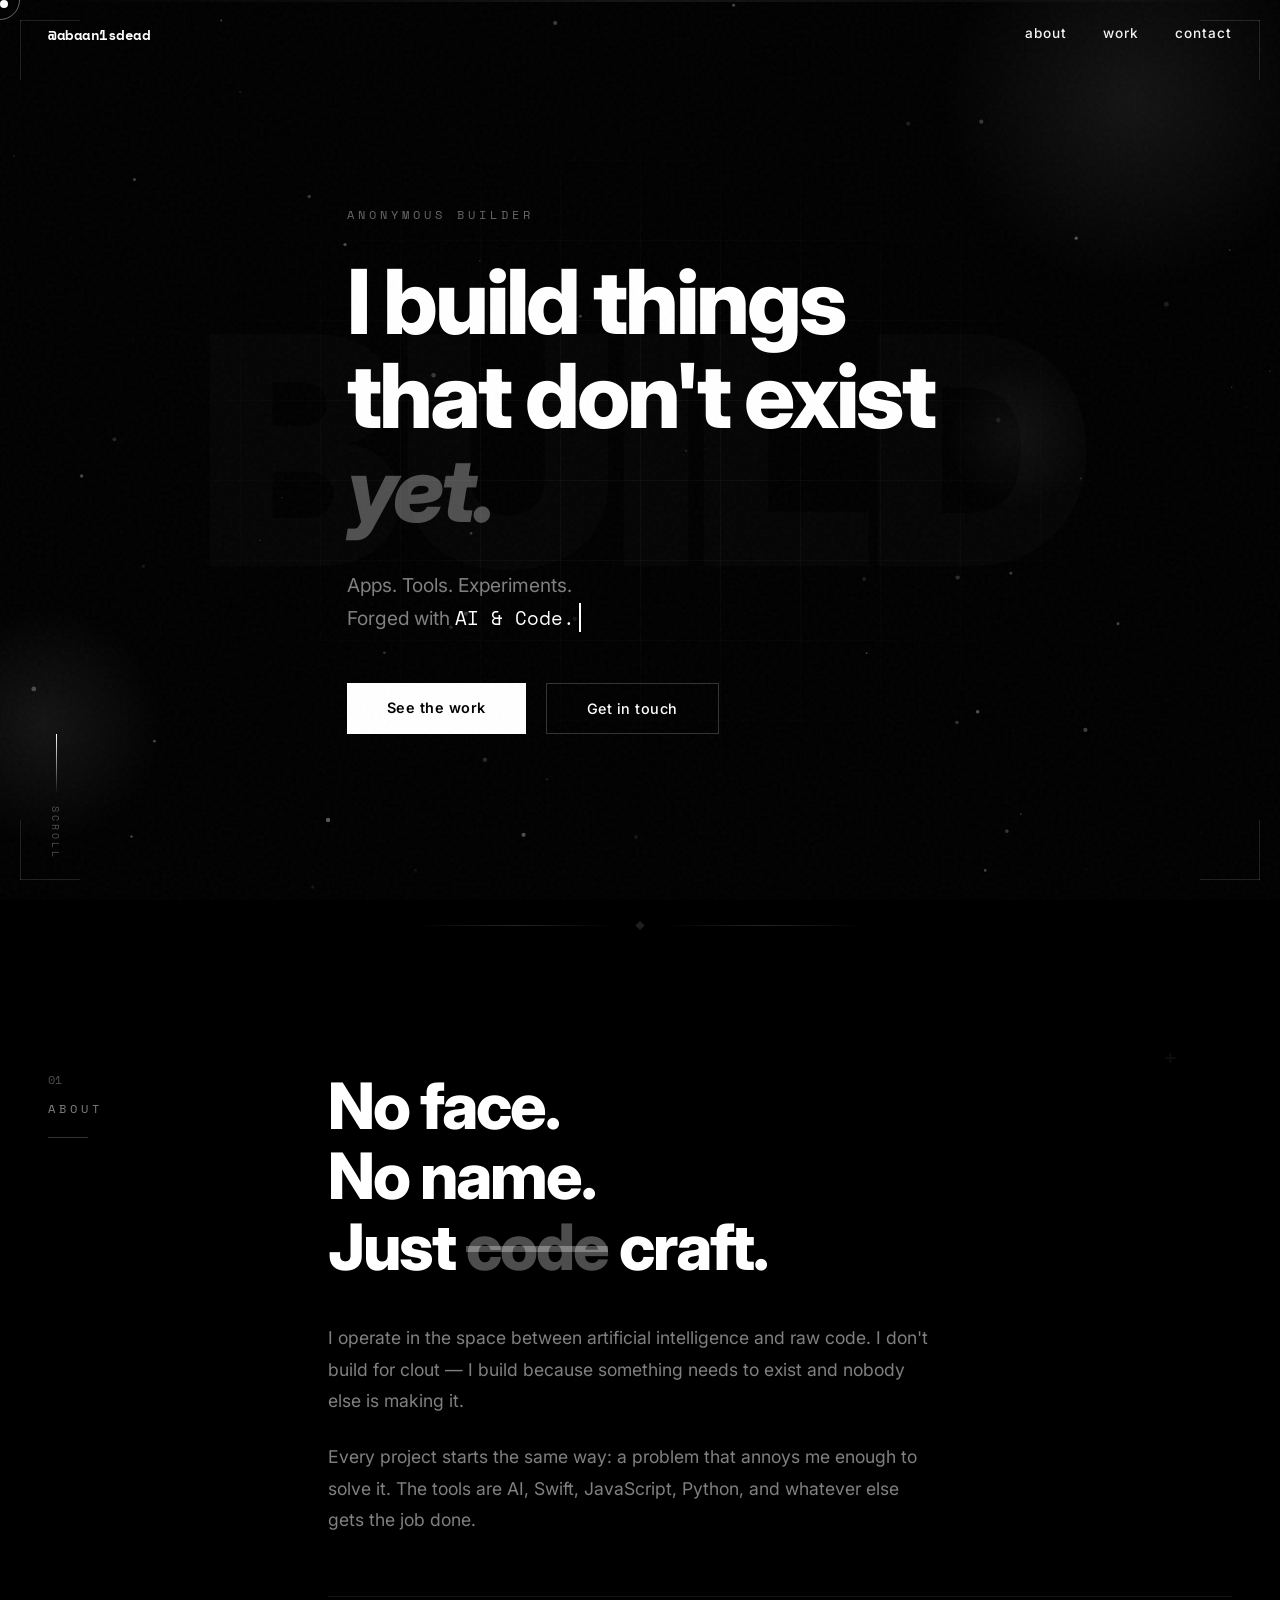
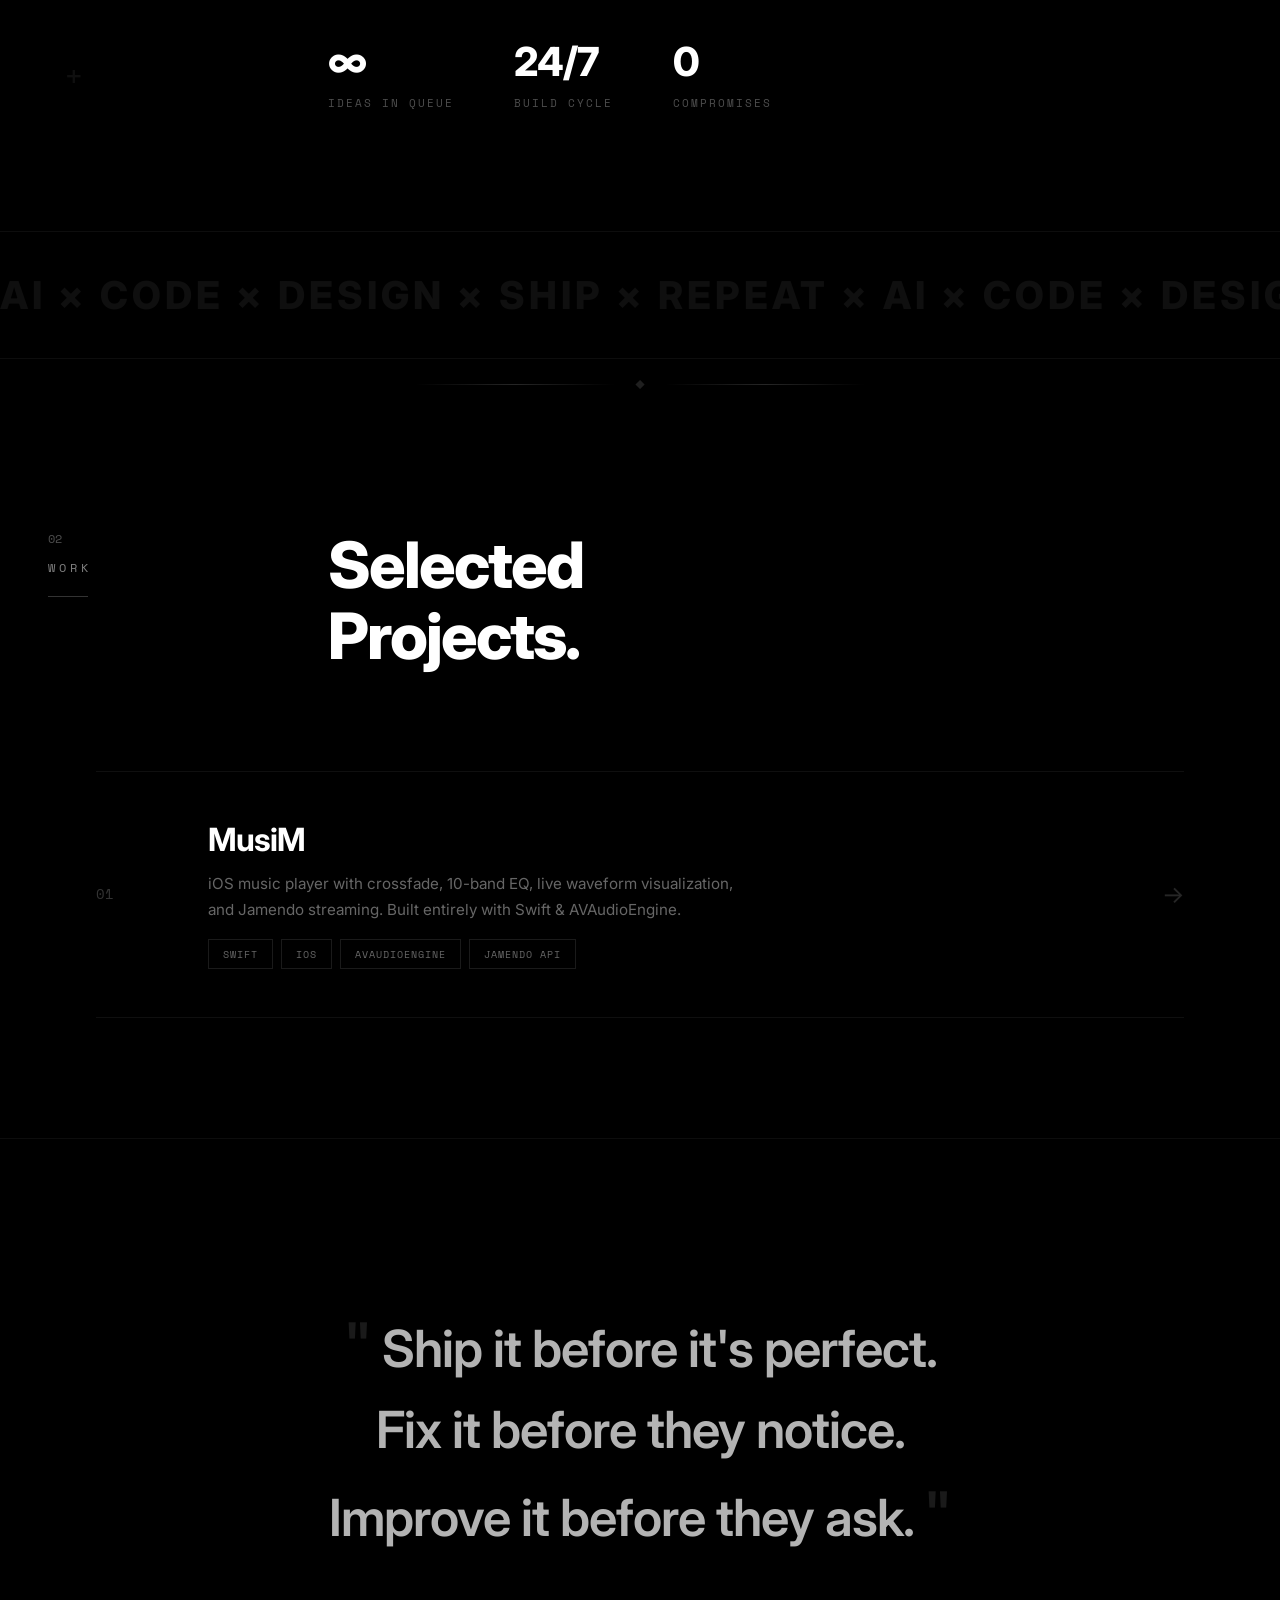
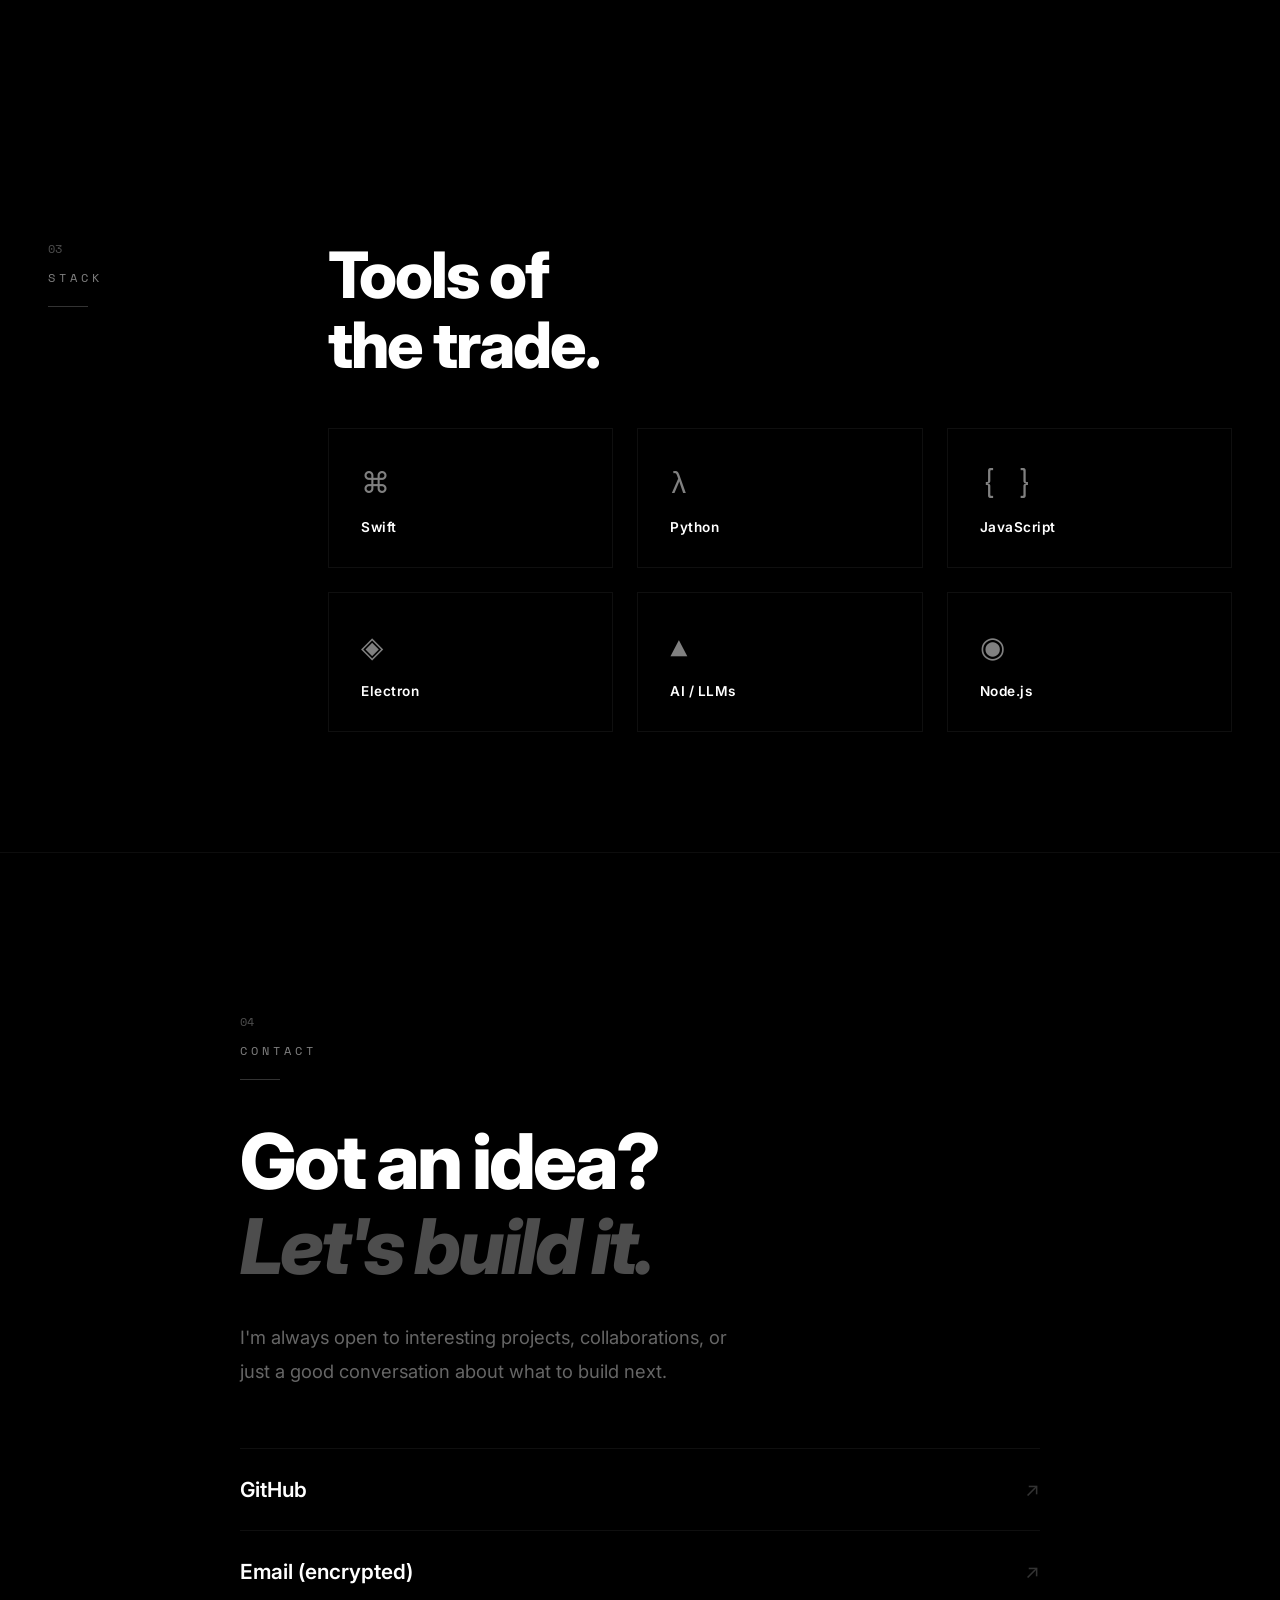
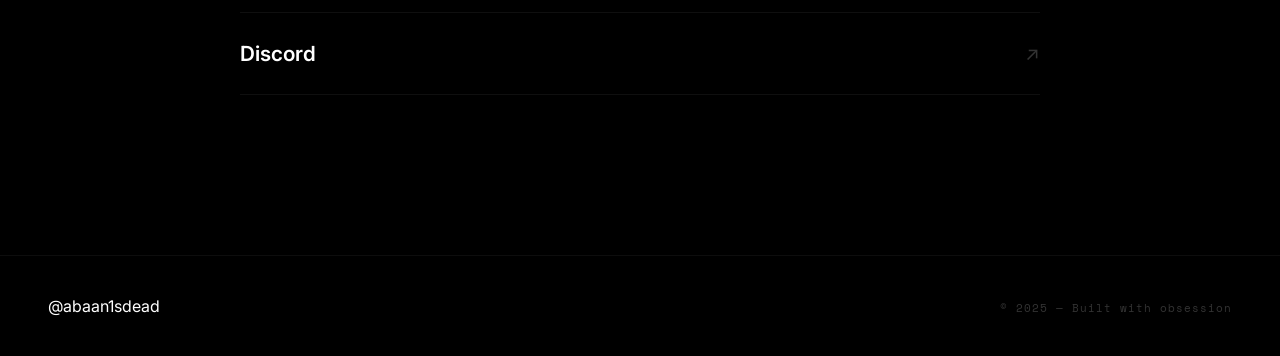
==== index.html @ 8b654acc "re" ====
<!DOCTYPE html>
<html lang="en">
<head>
  <meta charset="UTF-8">
  <meta name="viewport" content="width=device-width, initial-scale=1.0">
  <title>@abaan1sdead — Builder of Things</title>
  <meta name="description" content="Anonymous builder. Apps, tools, and experiments forged with AI and code.">
  <link rel="preconnect" href="https://fonts.googleapis.com">
  <link rel="preconnect" href="https://fonts.gstatic.com" crossorigin>
  <link href="https://fonts.googleapis.com/css2?family=Space+Mono:wght@400;700&family=Inter:wght@300;400;500;600;700;800;900&display=swap" rel="stylesheet">
  <link rel="stylesheet" href="style.css">
</head>
<body>

  <!-- Cursor follower -->
  <div class="cursor-dot" id="cursorDot"></div>
  <div class="cursor-ring" id="cursorRing"></div>

  <!-- Noise overlay -->
  <div class="noise"></div>

  <!-- Floating particles -->
  <canvas id="particles" class="particles-canvas"></canvas>

  <!-- Geometric corner decorations -->
  <div class="corner-deco top-left"></div>
  <div class="corner-deco top-right"></div>
  <div class="corner-deco bottom-left"></div>
  <div class="corner-deco bottom-right"></div>

  <!-- Navigation -->
  <nav class="nav" id="nav">
    <div class="nav-logo">
      <span class="glitch" data-text="@abaan1sdead">@abaan1sdead</span>
    </div>
    <div class="nav-links">
      <a href="#about">about</a>
      <a href="#work">work</a>
      <a href="#contact">contact</a>
    </div>
  </nav>

  <!-- Hero Section -->
  <section class="hero" id="hero">
    <!-- Floating orbs -->
    <div class="orb orb-1"></div>
    <div class="orb orb-2"></div>
    <div class="orb orb-3"></div>
    
    <!-- Grid overlay -->
    <div class="hero-grid" aria-hidden="true"></div>
    
    <!-- Horizontal scan line -->
    <div class="scan-line"></div>
    <div class="hero-bg-text" aria-hidden="true">BUILD</div>
    <div class="hero-content">
      <div class="hero-label reveal">ANONYMOUS BUILDER</div>
      <h1 class="hero-title reveal">
        <span class="line">I build things</span>
        <span class="line">that don't exist</span>
        <span class="line accent-line">yet.</span>
      </h1>
      <p class="hero-sub reveal">Apps. Tools. Experiments.<br>Forged with <span class="typewriter" id="typewriter"></span></p>
      <div class="hero-cta reveal">
        <a href="#work" class="btn-primary">See the work</a>
        <a href="#contact" class="btn-ghost">Get in touch</a>
      </div>
    </div>
    <div class="scroll-indicator">
      <div class="scroll-line"></div>
      <span>scroll</span>
    </div>
  </section>

  <!-- Animated divider -->
  <div class="section-divider">
    <div class="divider-line"></div>
    <div class="divider-diamond">◆</div>
    <div class="divider-line"></div>
  </div>

  <!-- About Section -->
  <section class="section about" id="about">
    <div class="floating-cross cross-1">+</div>
    <div class="floating-cross cross-2">+</div>
    <div class="section-grid">
      <div class="section-label reveal">
        <span class="label-num">01</span>
        <span class="label-text">ABOUT</span>
        <span class="label-line"></span>
      </div>
      <div class="section-content">
        <h2 class="section-title reveal">
          No face.<br>No name.<br>Just <span class="strikethrough">code</span> craft.
        </h2>
        <p class="section-desc reveal">
          I operate in the space between artificial intelligence and raw code.
          I don't build for clout — I build because something needs to exist and nobody else is making it.
        </p>
        <p class="section-desc reveal">
          Every project starts the same way: a problem that annoys me enough to solve it.
          The tools are AI, Swift, JavaScript, Python, and whatever else gets the job done.
        </p>
        <div class="stats reveal">
          <div class="stat">
            <div class="stat-number" data-count="∞">∞</div>
            <div class="stat-label">ideas in queue</div>
          </div>
          <div class="stat">
            <div class="stat-number">24/7</div>
            <div class="stat-label">build cycle</div>
          </div>
          <div class="stat">
            <div class="stat-number">0</div>
            <div class="stat-label">compromises</div>
          </div>
        </div>
      </div>
    </div>
  </section>

  <!-- Marquee -->
  <div class="marquee">
    <div class="marquee-track">
      <span>AI × CODE × DESIGN × SHIP × REPEAT × AI × CODE × DESIGN × SHIP × REPEAT × AI × CODE × DESIGN × SHIP × REPEAT × </span>
    </div>
  </div>

  <!-- Animated divider -->
  <div class="section-divider">
    <div class="divider-line"></div>
    <div class="divider-diamond">◆</div>
    <div class="divider-line"></div>
  </div>

  <!-- Work Section -->
  <section class="section work" id="work">
    <div class="section-grid">
      <div class="section-label reveal">
        <span class="label-num">02</span>
        <span class="label-text">WORK</span>
        <span class="label-line"></span>
      </div>
      <div class="section-content">
        <h2 class="section-title reveal">Selected<br>Projects.</h2>
      </div>
    </div>

    <div class="projects">
      <div class="project-card reveal" data-project="01">
        <div class="project-number">01</div>
        <div class="project-info">
          <h3 class="project-name">MusiM</h3>
          <p class="project-desc">iOS music player with crossfade, 10-band EQ, live waveform visualization, and Jamendo streaming. Built entirely with Swift & AVAudioEngine.</p>
          <div class="project-tags">
            <span>Swift</span><span>iOS</span><span>AVAudioEngine</span><span>Jamendo API</span>
          </div>
        </div>
        <div class="project-arrow">→</div>
      </div>
    </div>
  </section>

  <!-- Philosophy -->
  <section class="section philosophy">
    <div class="big-quote reveal">
      <span class="quote-mark">"</span>
      Ship it before it's perfect.<br>
      Fix it before they notice.<br>
      Improve it before they ask.
      <span class="quote-mark">"</span>
    </div>
  </section>

  <!-- Stack Section -->
  <section class="section stack">
    <div class="section-grid">
      <div class="section-label reveal">
        <span class="label-num">03</span>
        <span class="label-text">STACK</span>
        <span class="label-line"></span>
      </div>
      <div class="section-content">
        <h2 class="section-title reveal">Tools of<br>the trade.</h2>
        <div class="stack-grid reveal">
          <div class="stack-item">
            <div class="stack-icon">⌘</div>
            <div class="stack-name">Swift</div>
          </div>
          <div class="stack-item">
            <div class="stack-icon">λ</div>
            <div class="stack-name">Python</div>
          </div>
          <div class="stack-item">
            <div class="stack-icon">{ }</div>
            <div class="stack-name">JavaScript</div>
          </div>
          <div class="stack-item">
            <div class="stack-icon">◈</div>
            <div class="stack-name">Electron</div>
          </div>
          <div class="stack-item">
            <div class="stack-icon">▲</div>
            <div class="stack-name">AI / LLMs</div>
          </div>
          <div class="stack-item">
            <div class="stack-icon">◉</div>
            <div class="stack-name">Node.js</div>
          </div>
        </div>
      </div>
    </div>
  </section>

  <!-- Contact Section -->
  <section class="section contact" id="contact">
    <div class="contact-content">
      <div class="section-label reveal">
        <span class="label-num">04</span>
        <span class="label-text">CONTACT</span>
        <span class="label-line"></span>
      </div>
      <h2 class="contact-title reveal">
        Got an idea?<br>
        <span class="accent-line">Let's build it.</span>
      </h2>
      <p class="contact-desc reveal">
        I'm always open to interesting projects, collaborations, or just a good conversation about what to build next.
      </p>
      <div class="contact-links reveal">
        <a href="https://github.com/abaan1sdead" target="_blank" class="contact-link">
          <span class="link-label">GitHub</span>
          <span class="link-arrow">↗</span>
        </a>
        <a href="#" class="contact-link">
          <span class="link-label">Email (encrypted)</span>
          <span class="link-arrow">↗</span>
        </a>
        <a href="#" class="contact-link">
          <span class="link-label">Discord</span>
          <span class="link-arrow">↗</span>
        </a>
      </div>
    </div>
  </section>

  <!-- Footer -->
  <footer class="footer">
    <div class="footer-content">
      <div class="footer-left">
        <span class="glitch" data-text="@abaan1sdead">@abaan1sdead</span>
      </div>
      <div class="footer-right">
        <span>© 2025 — Built with obsession</span>
      </div>
    </div>
  </footer>

  <script src="script.js"></script>
</body>
</html>
---- style.css ----
/* ========================================
   RESET & BASE
======================================== */
*, *::before, *::after {
  box-sizing: border-box;
  margin: 0;
  padding: 0;
}

::selection {
  background: #fff;
  color: #000;
}

html {
  scroll-behavior: smooth;
  font-size: 16px;
  cursor: none;
}

body {
  font-family: 'Inter', -apple-system, sans-serif;
  background-color: #000;
  color: #fff;
  overflow-x: hidden;
  cursor: none;
  -webkit-font-smoothing: antialiased;
}

a {
  color: inherit;
  text-decoration: none;
  cursor: none;
}

/* ========================================
   CUSTOM CURSOR
======================================== */
.cursor-dot {
  width: 8px;
  height: 8px;
  background: #fff;
  border-radius: 50%;
  position: fixed;
  top: 0; left: 0;
  pointer-events: none;
  z-index: 9999;
  transition: transform 0.1s ease;
  mix-blend-mode: difference;
}

.cursor-ring {
  width: 40px;
  height: 40px;
  border: 1px solid rgba(255,255,255,0.4);
  border-radius: 50%;
  position: fixed;
  top: 0; left: 0;
  pointer-events: none;
  z-index: 9998;
  transition: width 0.3s, height 0.3s, border-color 0.3s;
  mix-blend-mode: difference;
}

.cursor-ring.hover {
  width: 64px;
  height: 64px;
  border-color: #fff;
}

/* ========================================
   NOISE OVERLAY
======================================== */
.noise {
  position: fixed;
  top: 0; left: 0;
  width: 100%; height: 100%;
  pointer-events: none;
  z-index: 9000;
  opacity: 0.03;
  background-image: url("data:image/svg+xml,%3Csvg viewBox='0 0 256 256' xmlns='http://www.w3.org/2000/svg'%3E%3Cfilter id='noise'%3E%3CfeTurbulence type='fractalNoise' baseFrequency='0.9' numOctaves='4' stitchTiles='stitch'/%3E%3C/filter%3E%3Crect width='100%25' height='100%25' filter='url(%23noise)'/%3E%3C/svg%3E");
  background-repeat: repeat;
}

/* ========================================
   PARTICLES CANVAS
======================================== */
.particles-canvas {
  position: fixed;
  top: 0; left: 0;
  width: 100%; height: 100%;
  pointer-events: none;
  z-index: 1;
}

/* ========================================
   CORNER DECORATIONS
======================================== */
.corner-deco {
  position: fixed;
  width: 60px;
  height: 60px;
  z-index: 50;
  pointer-events: none;
}

.corner-deco::before,
.corner-deco::after {
  content: '';
  position: absolute;
  background: rgba(255,255,255,0.12);
}

.corner-deco::before {
  width: 1px;
  height: 100%;
}

.corner-deco::after {
  width: 100%;
  height: 1px;
}

.top-left { top: 20px; left: 20px; }
.top-left::before { top: 0; left: 0; }
.top-left::after { top: 0; left: 0; }

.top-right { top: 20px; right: 20px; }
.top-right::before { top: 0; right: 0; }
.top-right::after { top: 0; right: 0; }

.bottom-left { bottom: 20px; left: 20px; }
.bottom-left::before { bottom: 0; left: 0; }
.bottom-left::after { bottom: 0; left: 0; }

.bottom-right { bottom: 20px; right: 20px; }
.bottom-right::before { bottom: 0; right: 0; }
.bottom-right::after { bottom: 0; right: 0; }

/* ========================================
   FLOATING ORBS
======================================== */
.orb {
  position: absolute;
  border-radius: 50%;
  background: radial-gradient(circle, rgba(255,255,255,0.08) 0%, transparent 70%);
  pointer-events: none;
  animation: orbFloat 8s ease-in-out infinite;
}

.orb-1 {
  width: 400px;
  height: 400px;
  top: -100px;
  right: -50px;
  animation-delay: 0s;
}

.orb-2 {
  width: 250px;
  height: 250px;
  bottom: 50px;
  left: -80px;
  animation-delay: -3s;
}

.orb-3 {
  width: 150px;
  height: 150px;
  top: 40%;
  right: 15%;
  animation-delay: -5s;
  background: radial-gradient(circle, rgba(255,255,255,0.05) 0%, transparent 70%);
}

@keyframes orbFloat {
  0%, 100% { transform: translate(0, 0) scale(1); }
  25% { transform: translate(20px, -30px) scale(1.05); }
  50% { transform: translate(-15px, 20px) scale(0.95); }
  75% { transform: translate(25px, 10px) scale(1.03); }
}

/* ========================================
   HERO GRID OVERLAY
======================================== */
.hero-grid {
  position: absolute;
  top: 0; left: 0;
  width: 100%; height: 100%;
  pointer-events: none;
  background-image:
    linear-gradient(rgba(255,255,255,0.03) 1px, transparent 1px),
    linear-gradient(90deg, rgba(255,255,255,0.03) 1px, transparent 1px);
  background-size: 80px 80px;
  mask-image: radial-gradient(ellipse 60% 60% at 50% 50%, black 20%, transparent 70%);
  -webkit-mask-image: radial-gradient(ellipse 60% 60% at 50% 50%, black 20%, transparent 70%);
}

/* ========================================
   SCAN LINE
======================================== */
.scan-line {
  position: absolute;
  top: 0; left: 0;
  width: 100%;
  height: 2px;
  background: linear-gradient(90deg, transparent, rgba(255,255,255,0.08), transparent);
  pointer-events: none;
  animation: scanMove 6s linear infinite;
}

@keyframes scanMove {
  0% { top: 0; opacity: 0; }
  10% { opacity: 1; }
  90% { opacity: 1; }
  100% { top: 100%; opacity: 0; }
}

/* ========================================
   SECTION DIVIDERS
======================================== */
.section-divider {
  display: flex;
  align-items: center;
  justify-content: center;
  gap: 20px;
  padding: 20px 48px;
}

.divider-line {
  flex: 1;
  max-width: 200px;
  height: 1px;
  background: linear-gradient(90deg, transparent, rgba(255,255,255,0.15), transparent);
}

.divider-diamond {
  color: rgba(255,255,255,0.12);
  font-size: 0.6rem;
  animation: diamondPulse 3s ease-in-out infinite;
}

@keyframes diamondPulse {
  0%, 100% { opacity: 0.3; transform: scale(1) rotate(0deg); }
  50% { opacity: 0.8; transform: scale(1.3) rotate(180deg); }
}

/* ========================================
   FLOATING CROSSES
======================================== */
.floating-cross {
  position: absolute;
  font-family: 'Space Mono', monospace;
  font-size: 1.5rem;
  color: rgba(255,255,255,0.06);
  pointer-events: none;
  animation: crossFloat 10s ease-in-out infinite;
}

.cross-1 {
  top: 10%;
  right: 8%;
  animation-delay: 0s;
}

.cross-2 {
  bottom: 15%;
  left: 5%;
  animation-delay: -4s;
  font-size: 2rem;
}

@keyframes crossFloat {
  0%, 100% { transform: translate(0, 0) rotate(0deg); opacity: 0.06; }
  50% { transform: translate(-10px, 15px) rotate(90deg); opacity: 0.12; }
}

/* ========================================
   NAVIGATION
======================================== */
.nav {
  position: fixed;
  top: 0; left: 0; right: 0;
  display: flex;
  justify-content: space-between;
  align-items: center;
  padding: 24px 48px;
  z-index: 100;
  mix-blend-mode: difference;
  transition: opacity 0.3s;
}

.nav-logo {
  font-family: 'Space Mono', monospace;
  font-size: 0.9rem;
  font-weight: 700;
  letter-spacing: -0.5px;
}

.nav-links {
  display: flex;
  gap: 36px;
}

.nav-links a {
  font-size: 0.85rem;
  font-weight: 500;
  text-transform: lowercase;
  letter-spacing: 1px;
  position: relative;
  padding-bottom: 4px;
}

.nav-links a::after {
  content: '';
  position: absolute;
  bottom: 0; left: 0;
  width: 0;
  height: 1px;
  background: #fff;
  transition: width 0.3s ease;
}

.nav-links a:hover::after {
  width: 100%;
}

/* ========================================
   GLITCH EFFECT
======================================== */
.glitch {
  position: relative;
  display: inline-block;
}

.glitch::before,
.glitch::after {
  content: attr(data-text);
  position: absolute;
  top: 0; left: 0;
  width: 100%; height: 100%;
  opacity: 0;
}

.glitch:hover::before {
  animation: glitch1 0.3s infinite;
  color: #fff;
  opacity: 0.8;
  clip-path: polygon(0 0, 100% 0, 100% 33%, 0 33%);
}

.glitch:hover::after {
  animation: glitch2 0.3s infinite;
  color: #fff;
  opacity: 0.8;
  clip-path: polygon(0 66%, 100% 66%, 100% 100%, 0 100%);
}

@keyframes glitch1 {
  0% { transform: translate(0); }
  20% { transform: translate(-3px, 2px); }
  40% { transform: translate(3px, -2px); }
  60% { transform: translate(-2px, -1px); }
  80% { transform: translate(2px, 1px); }
  100% { transform: translate(0); }
}

@keyframes glitch2 {
  0% { transform: translate(0); }
  20% { transform: translate(3px, -2px); }
  40% { transform: translate(-3px, 2px); }
  60% { transform: translate(2px, 1px); }
  80% { transform: translate(-2px, -1px); }
  100% { transform: translate(0); }
}

/* ========================================
   HERO
======================================== */
.hero {
  min-height: 100vh;
  display: flex;
  align-items: center;
  justify-content: center;
  position: relative;
  padding: 120px 48px 80px;
}

.hero-bg-text {
  position: absolute;
  top: 50%;
  left: 50%;
  transform: translate(-50%, -50%);
  font-size: clamp(15rem, 25vw, 30rem);
  font-weight: 900;
  color: rgba(255,255,255,0.02);
  letter-spacing: -10px;
  white-space: nowrap;
  pointer-events: none;
  user-select: none;
}

.hero-content {
  max-width: 900px;
  z-index: 1;
}

.hero-label {
  font-family: 'Space Mono', monospace;
  font-size: 0.75rem;
  letter-spacing: 4px;
  color: rgba(255,255,255,0.4);
  margin-bottom: 32px;
  text-transform: uppercase;
}

.hero-title {
  font-size: clamp(3rem, 7vw, 6rem);
  font-weight: 800;
  line-height: 1.05;
  letter-spacing: -3px;
  margin-bottom: 32px;
}

.hero-title .line {
  display: block;
}

.accent-line {
  font-style: italic;
  color: rgba(255,255,255,0.3);
}

.hero-sub {
  font-size: 1.2rem;
  color: rgba(255,255,255,0.5);
  line-height: 1.7;
  margin-bottom: 48px;
  max-width: 500px;
}

.typewriter {
  font-family: 'Space Mono', monospace;
  color: #fff;
  border-right: 2px solid #fff;
  padding-right: 4px;
  animation: blink 1s step-end infinite;
}

@keyframes blink {
  50% { border-color: transparent; }
}

.hero-cta {
  display: flex;
  gap: 20px;
  flex-wrap: wrap;
}

.btn-primary {
  padding: 16px 40px;
  background: #fff;
  color: #000;
  font-weight: 600;
  font-size: 0.9rem;
  border: none;
  letter-spacing: 0.5px;
  transition: all 0.3s ease;
  display: inline-block;
}

.btn-primary:hover {
  background: rgba(255,255,255,0.85);
  transform: translateY(-2px);
  box-shadow: 0 10px 30px rgba(255,255,255,0.1);
}

.btn-ghost {
  padding: 16px 40px;
  border: 1px solid rgba(255,255,255,0.2);
  font-weight: 500;
  font-size: 0.9rem;
  letter-spacing: 0.5px;
  transition: all 0.3s ease;
  display: inline-block;
}

.btn-ghost:hover {
  border-color: #fff;
  background: rgba(255,255,255,0.05);
}

/* Scroll Indicator */
.scroll-indicator {
  position: absolute;
  bottom: 40px;
  left: 48px;
  display: flex;
  flex-direction: column;
  align-items: center;
  gap: 12px;
}

.scroll-line {
  width: 1px;
  height: 60px;
  background: linear-gradient(to bottom, #fff, transparent);
  animation: scrollPulse 2s ease-in-out infinite;
}

@keyframes scrollPulse {
  0%, 100% { opacity: 1; transform: scaleY(1); }
  50% { opacity: 0.3; transform: scaleY(0.5); }
}

.scroll-indicator span {
  font-family: 'Space Mono', monospace;
  font-size: 0.65rem;
  letter-spacing: 3px;
  text-transform: uppercase;
  color: rgba(255,255,255,0.3);
  writing-mode: vertical-rl;
}

/* ========================================
   SECTIONS
======================================== */
.section {
  padding: 120px 48px;
  position: relative;
}

.section-grid {
  display: grid;
  grid-template-columns: 200px 1fr;
  gap: 80px;
  max-width: 1200px;
  margin: 0 auto;
}

.section-label {
  display: flex;
  flex-direction: column;
  gap: 12px;
  position: sticky;
  top: 120px;
  height: fit-content;
}

.label-num {
  font-family: 'Space Mono', monospace;
  font-size: 0.75rem;
  color: rgba(255,255,255,0.3);
}

.label-text {
  font-family: 'Space Mono', monospace;
  font-size: 0.75rem;
  letter-spacing: 4px;
  color: rgba(255,255,255,0.5);
}

.label-line {
  width: 40px;
  height: 1px;
  background: rgba(255,255,255,0.2);
  margin-top: 8px;
}

.section-title {
  font-size: clamp(2.5rem, 5vw, 4rem);
  font-weight: 800;
  line-height: 1.1;
  letter-spacing: -2px;
  margin-bottom: 40px;
}

.strikethrough {
  text-decoration: line-through;
  color: rgba(255,255,255,0.3);
}

.section-desc {
  font-size: 1.1rem;
  color: rgba(255,255,255,0.5);
  line-height: 1.8;
  max-width: 600px;
  margin-bottom: 24px;
}

/* Stats */
.stats {
  display: flex;
  gap: 60px;
  margin-top: 60px;
  padding-top: 40px;
  border-top: 1px solid rgba(255,255,255,0.08);
}

.stat-number {
  font-size: 2.5rem;
  font-weight: 800;
  letter-spacing: -1px;
  margin-bottom: 8px;
}

.stat-label {
  font-family: 'Space Mono', monospace;
  font-size: 0.7rem;
  letter-spacing: 2px;
  text-transform: uppercase;
  color: rgba(255,255,255,0.3);
}

/* ========================================
   MARQUEE
======================================== */
.marquee {
  padding: 40px 0;
  overflow: hidden;
  border-top: 1px solid rgba(255,255,255,0.05);
  border-bottom: 1px solid rgba(255,255,255,0.05);
}

.marquee-track {
  display: flex;
  width: max-content;
  animation: marquee 20s linear infinite;
}

.marquee-track span {
  font-size: clamp(1.5rem, 3vw, 2.5rem);
  font-weight: 800;
  letter-spacing: 4px;
  color: rgba(255,255,255,0.06);
  white-space: nowrap;
  text-transform: uppercase;
}

@keyframes marquee {
  0% { transform: translateX(0); }
  100% { transform: translateX(-50%); }
}

/* ========================================
   PROJECTS
======================================== */
.projects {
  max-width: 1200px;
  margin: 60px auto 0;
  padding: 0 48px;
}

.project-card {
  display: grid;
  grid-template-columns: 80px 1fr 60px;
  gap: 32px;
  align-items: center;
  padding: 48px 0;
  border-bottom: 1px solid rgba(255,255,255,0.06);
  transition: all 0.4s ease;
  cursor: none;
}

.project-card:first-child {
  border-top: 1px solid rgba(255,255,255,0.06);
}

.project-card:hover {
  padding-left: 20px;
  background: rgba(255,255,255,0.02);
}

.project-number {
  font-family: 'Space Mono', monospace;
  font-size: 0.85rem;
  color: rgba(255,255,255,0.2);
}

.project-name {
  font-size: 2rem;
  font-weight: 700;
  letter-spacing: -1px;
  margin-bottom: 12px;
  transition: letter-spacing 0.3s;
}

.project-card:hover .project-name {
  letter-spacing: 1px;
}

.project-desc {
  font-size: 0.95rem;
  color: rgba(255,255,255,0.4);
  line-height: 1.7;
  max-width: 550px;
  margin-bottom: 16px;
}

.project-tags {
  display: flex;
  gap: 8px;
  flex-wrap: wrap;
}

.project-tags span {
  font-family: 'Space Mono', monospace;
  font-size: 0.65rem;
  letter-spacing: 1px;
  text-transform: uppercase;
  padding: 6px 14px;
  border: 1px solid rgba(255,255,255,0.1);
  color: rgba(255,255,255,0.4);
}

.project-arrow {
  font-size: 1.5rem;
  color: rgba(255,255,255,0.15);
  transition: all 0.3s;
  justify-self: end;
}

.project-card:hover .project-arrow {
  color: #fff;
  transform: translateX(8px);
}

/* ========================================
   PHILOSOPHY / BIG QUOTE
======================================== */
.philosophy {
  padding: 160px 48px;
  display: flex;
  justify-content: center;
  align-items: center;
  text-align: center;
  border-top: 1px solid rgba(255,255,255,0.05);
}

.big-quote {
  font-size: clamp(1.8rem, 4vw, 3.2rem);
  font-weight: 600;
  line-height: 1.5;
  letter-spacing: -1px;
  max-width: 800px;
  color: rgba(255,255,255,0.7);
}

.quote-mark {
  font-size: 1.2em;
  color: rgba(255,255,255,0.1);
}

/* ========================================
   STACK
======================================== */
.stack-grid {
  display: grid;
  grid-template-columns: repeat(3, 1fr);
  gap: 24px;
  margin-top: 48px;
}

.stack-item {
  padding: 32px;
  border: 1px solid rgba(255,255,255,0.06);
  transition: all 0.3s ease;
  background: transparent;
}

.stack-item:hover {
  border-color: rgba(255,255,255,0.2);
  background: rgba(255,255,255,0.02);
  transform: translateY(-4px);
}

.stack-icon {
  font-size: 1.8rem;
  margin-bottom: 16px;
  font-family: 'Space Mono', monospace;
  color: rgba(255,255,255,0.5);
}

.stack-name {
  font-size: 0.85rem;
  font-weight: 600;
  letter-spacing: 0.5px;
}

/* ========================================
   CONTACT
======================================== */
.contact {
  padding: 160px 48px;
  border-top: 1px solid rgba(255,255,255,0.05);
}

.contact-content {
  max-width: 800px;
  margin: 0 auto;
}

.contact-title {
  font-size: clamp(3rem, 6vw, 5rem);
  font-weight: 800;
  line-height: 1.1;
  letter-spacing: -3px;
  margin: 40px 0 32px;
}

.contact-desc {
  font-size: 1.15rem;
  color: rgba(255,255,255,0.4);
  line-height: 1.8;
  max-width: 500px;
  margin-bottom: 60px;
}

.contact-links {
  display: flex;
  flex-direction: column;
  gap: 0;
}

.contact-link {
  display: flex;
  justify-content: space-between;
  align-items: center;
  padding: 28px 0;
  border-bottom: 1px solid rgba(255,255,255,0.06);
  transition: all 0.3s;
}

.contact-link:first-child {
  border-top: 1px solid rgba(255,255,255,0.06);
}

.contact-link:hover {
  padding-left: 16px;
}

.link-label {
  font-size: 1.3rem;
  font-weight: 600;
}

.link-arrow {
  font-size: 1.2rem;
  color: rgba(255,255,255,0.2);
  transition: all 0.3s;
}

.contact-link:hover .link-arrow {
  color: #fff;
  transform: translate(4px, -4px);
}

/* ========================================
   FOOTER
======================================== */
.footer {
  padding: 40px 48px;
  border-top: 1px solid rgba(255,255,255,0.05);
}

.footer-content {
  display: flex;
  justify-content: space-between;
  align-items: center;
  max-width: 1200px;
  margin: 0 auto;
}

.footer-right span {
  font-family: 'Space Mono', monospace;
  font-size: 0.7rem;
  color: rgba(255,255,255,0.2);
  letter-spacing: 1px;
}

/* ========================================
   REVEAL ANIMATION
======================================== */
.reveal {
  opacity: 0;
  transform: translateY(40px);
  transition: opacity 0.8s ease, transform 0.8s ease;
}

.reveal.visible {
  opacity: 1;
  transform: translateY(0);
}

/* ========================================
   RESPONSIVE
======================================== */
@media (max-width: 768px) {
  html { cursor: auto; }
  body { cursor: auto; }
  a { cursor: pointer; }
  .project-card { cursor: pointer; }
  .cursor-dot, .cursor-ring { display: none; }
  
  .nav { padding: 20px 24px; }
  .nav-links { gap: 20px; }
  .nav-links a { font-size: 0.75rem; }
  
  .hero { padding: 120px 24px 80px; }
  .section { padding: 80px 24px; }
  .projects { padding: 0 24px; }
  
  .section-grid {
    grid-template-columns: 1fr;
    gap: 32px;
  }
  
  .section-label {
    position: static;
    flex-direction: row;
    align-items: center;
  }
  
  .label-line { display: none; }
  
  .stats {
    flex-direction: column;
    gap: 32px;
  }
  
  .project-card {
    grid-template-columns: 40px 1fr 40px;
    gap: 16px;
    padding: 32px 0;
  }
  
  .project-name { font-size: 1.5rem; }
  
  .stack-grid {
    grid-template-columns: repeat(2, 1fr);
  }
  
  .contact { padding: 80px 24px; }
  .footer { padding: 32px 24px; }
  
  .footer-content {
    flex-direction: column;
    gap: 16px;
    text-align: center;
  }

  .hero-cta {
    flex-direction: column;
  }

  .btn-primary, .btn-ghost {
    text-align: center;
  }
}
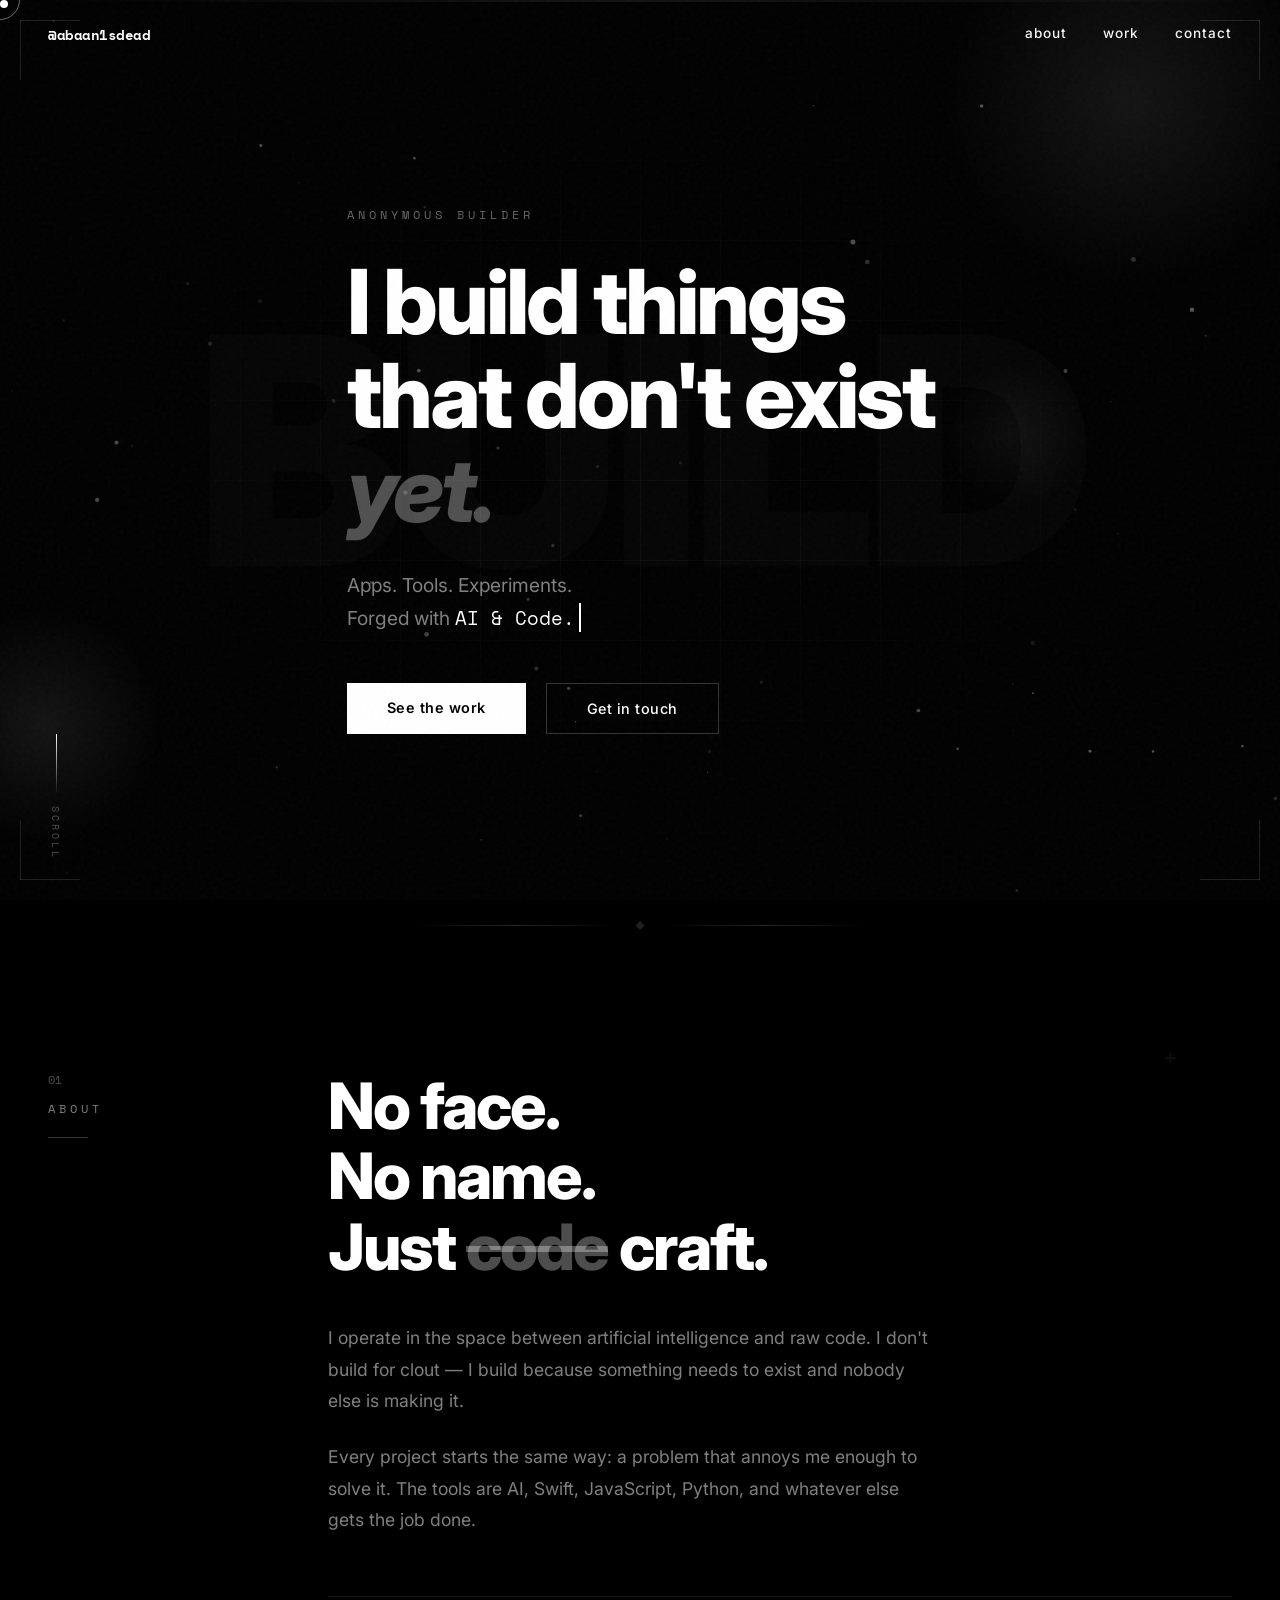
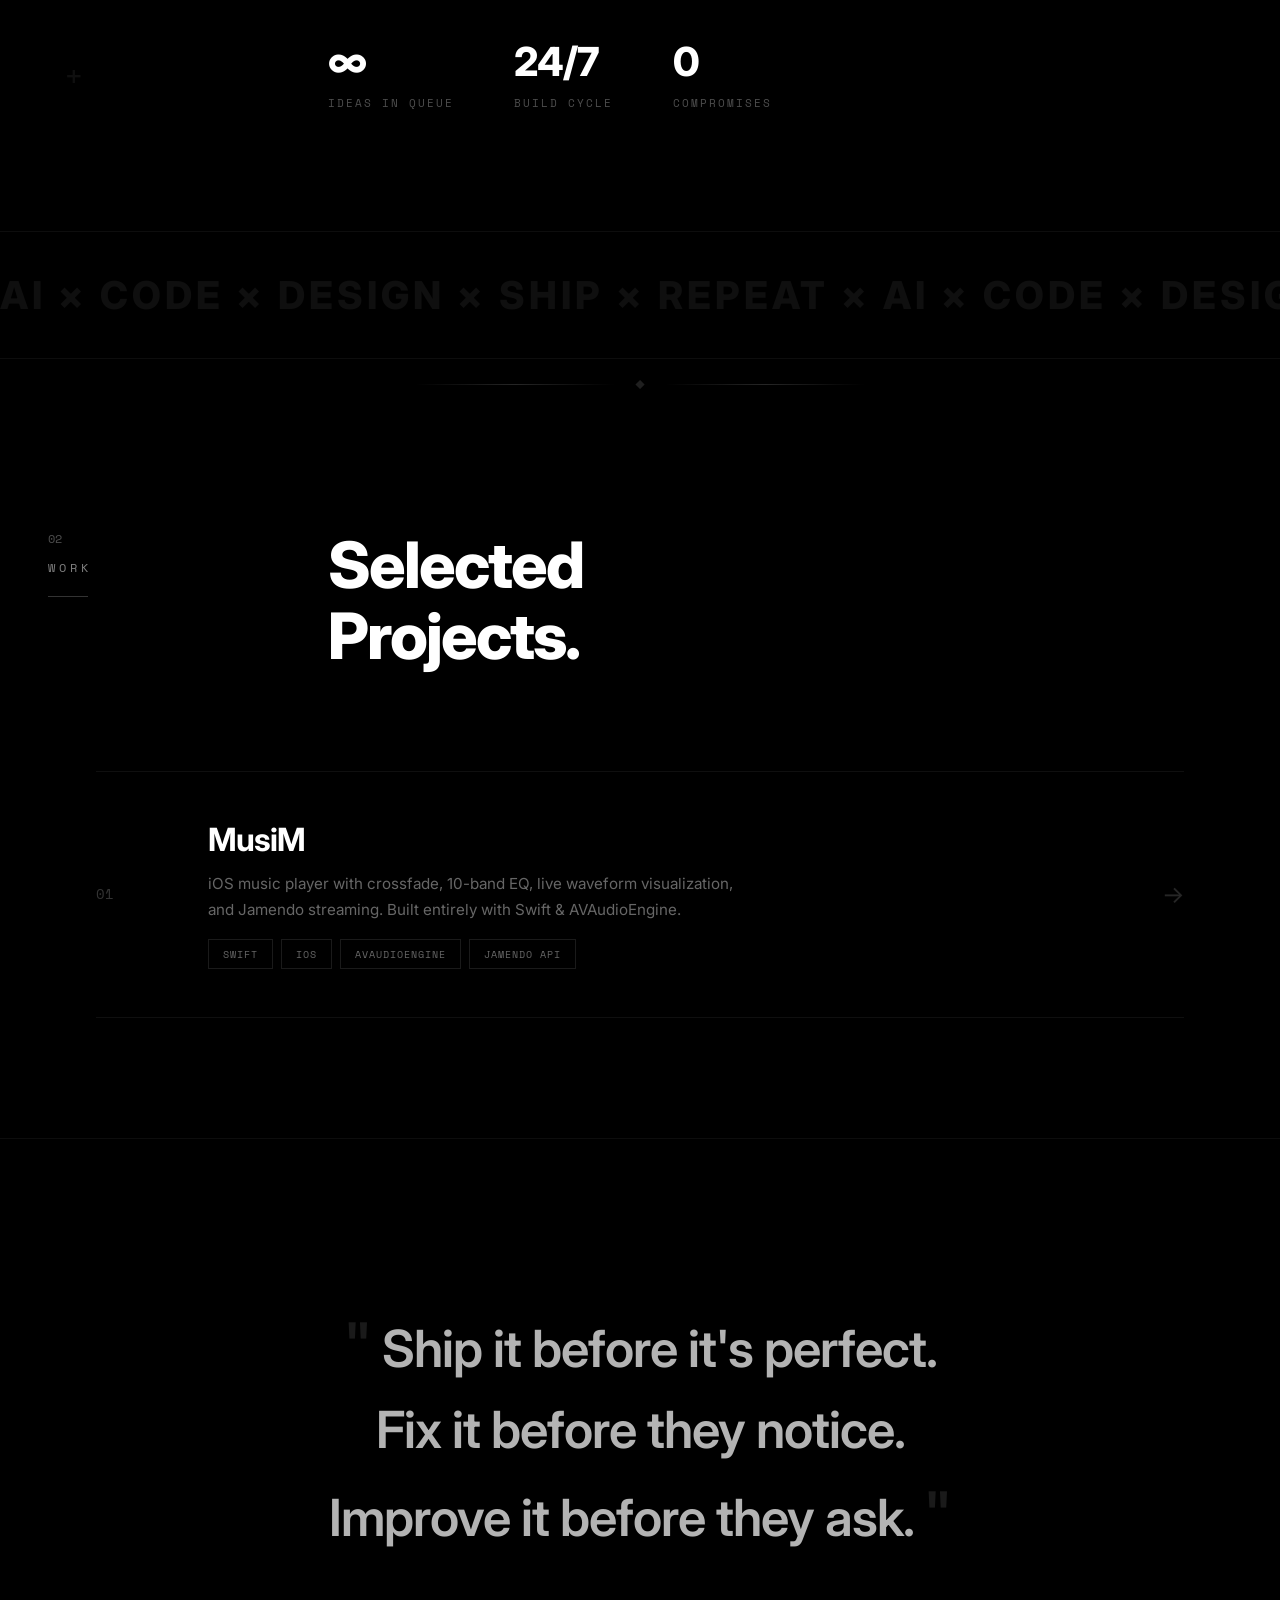
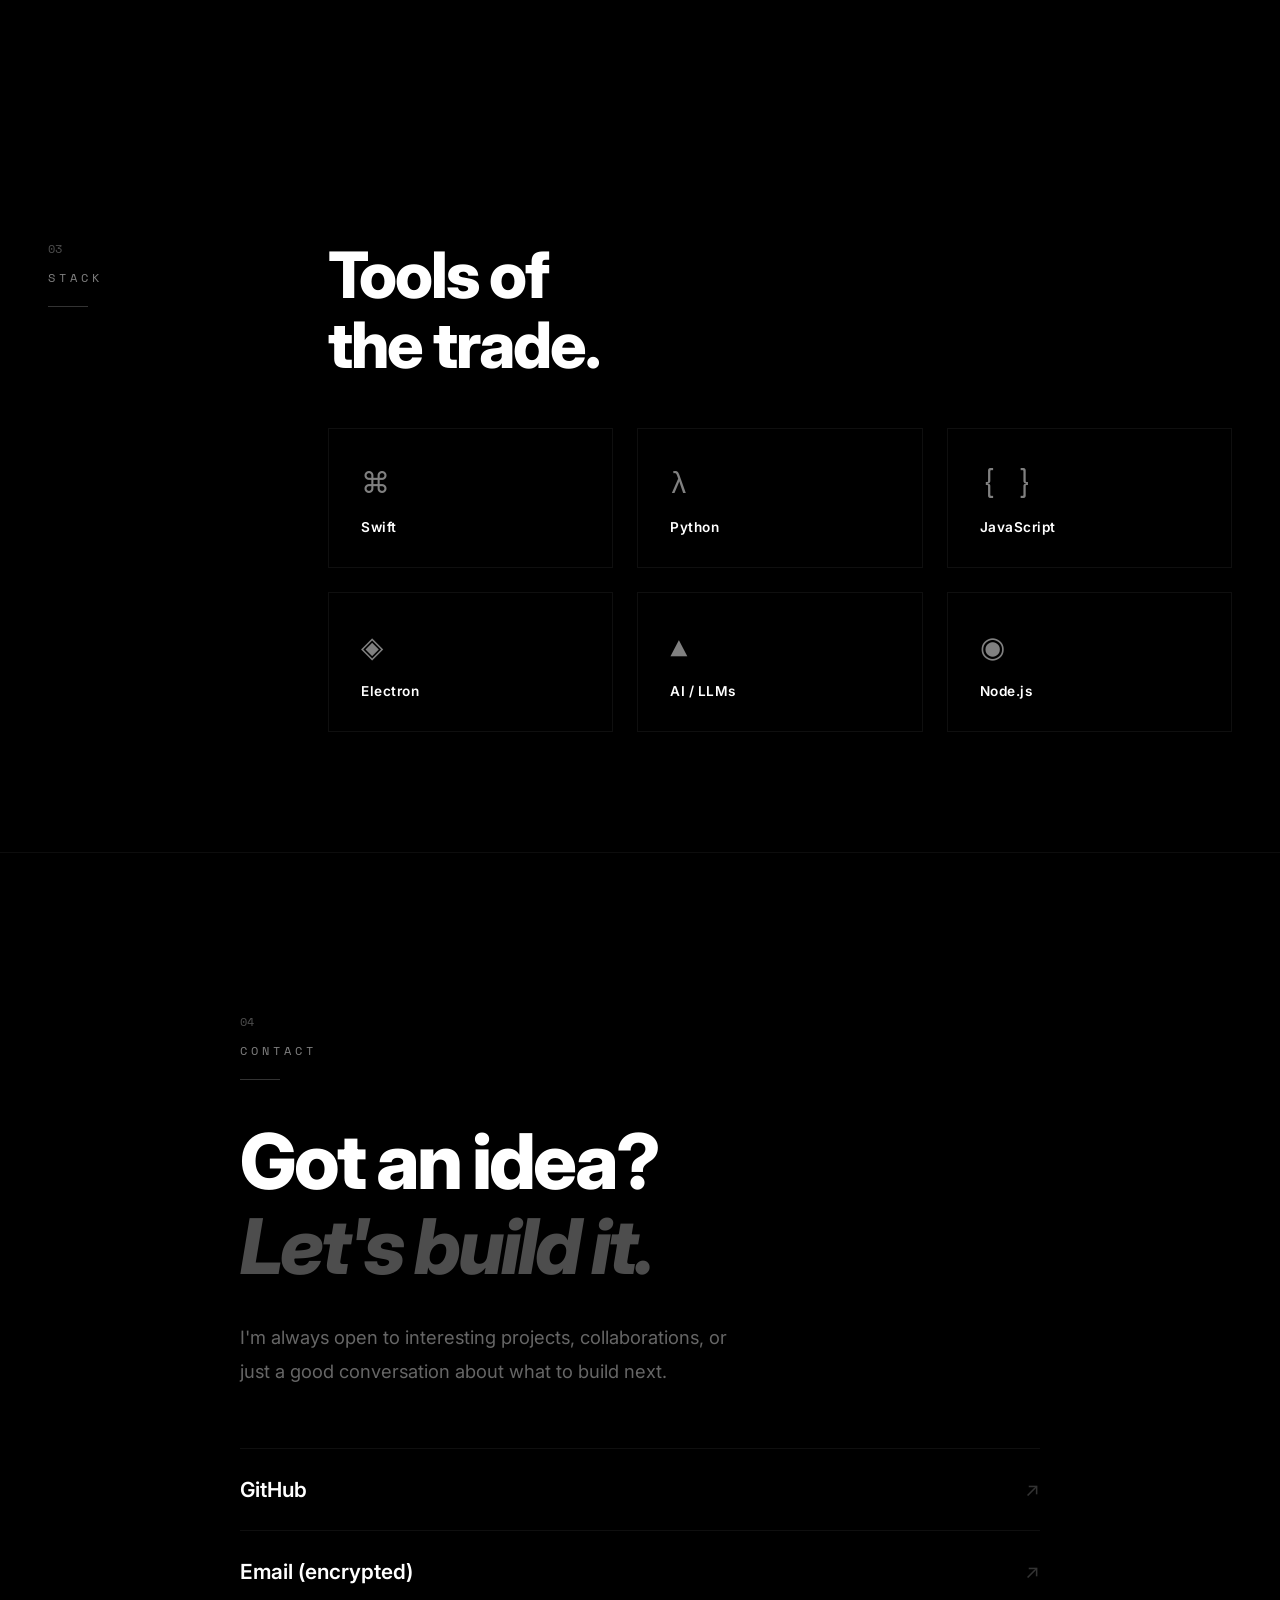
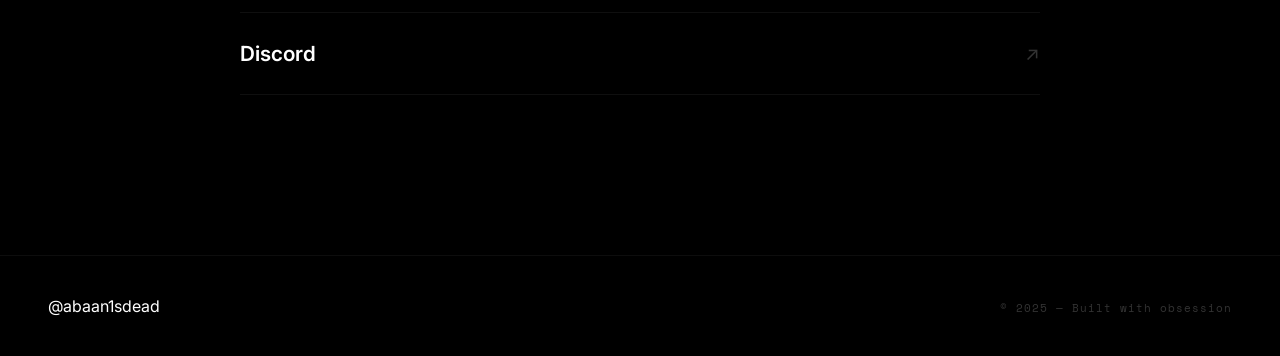
==== commit e3c42310: "Add files via upload" ====
--- a/index.html
+++ b/index.html
@@ -147,7 +147,7 @@
     </div>
 
     <div class="projects">
-      <div class="project-card reveal" data-project="01">
+      <a href="musim.html" class="project-card reveal" data-project="01">
         <div class="project-number">01</div>
         <div class="project-info">
           <h3 class="project-name">MusiM</h3>
@@ -157,7 +157,7 @@
           </div>
         </div>
         <div class="project-arrow">→</div>
-      </div>
+      </a>
     </div>
   </section>
 
--- a/style.css
+++ b/style.css
@@ -876,6 +876,135 @@
   font-size: 0.7rem;
   color: rgba(255,255,255,0.2);
   letter-spacing: 1px;
+}
+
+/* ========================================
+   PROJECT PAGE (MUSIM)
+======================================== */
+.project-page {
+  max-width: 1000px;
+  margin: 0 auto;
+  padding: 160px 48px;
+}
+
+.project-header {
+  margin-bottom: 80px;
+}
+
+.project-tag {
+  font-family: 'Space Mono', monospace;
+  font-size: 0.75rem;
+  letter-spacing: 2px;
+  text-transform: uppercase;
+  color: rgba(255,255,255,0.4);
+  border: 1px solid rgba(255,255,255,0.1);
+  padding: 6px 14px;
+  margin-right: 12px;
+}
+
+.project-title-large {
+  font-size: clamp(4rem, 8vw, 7rem);
+  font-weight: 900;
+  letter-spacing: -3px;
+  margin: 24px 0;
+}
+
+.project-subtitle {
+  font-size: 1.2rem;
+  color: rgba(255,255,255,0.6);
+  max-width: 600px;
+  line-height: 1.6;
+}
+
+.project-content {
+  display: grid;
+  grid-template-columns: 1fr 1fr;
+  gap: 80px;
+}
+
+.project-features h3 {
+  font-family: 'Space Mono', monospace;
+  font-size: 1rem;
+  letter-spacing: 2px;
+  text-transform: uppercase;
+  color: rgba(255,255,255,0.3);
+  margin-bottom: 32px;
+}
+
+.project-features ul {
+  list-style: none;
+}
+
+.project-features li {
+  font-size: 1.1rem;
+  line-height: 1.8;
+  margin-bottom: 24px;
+  color: rgba(255,255,255,0.7);
+  padding-left: 24px;
+  position: relative;
+}
+
+.project-features li::before {
+  content: '◆';
+  position: absolute;
+  left: 0;
+  color: rgba(255,255,255,0.2);
+  font-size: 0.8rem;
+}
+
+.project-features li strong {
+  color: #fff;
+  font-weight: 600;
+}
+
+.download-section {
+  display: flex;
+  flex-direction: column;
+  gap: 24px;
+  align-items: flex-start;
+}
+
+.warning-box {
+  background: rgba(255, 255, 255, 0.03);
+  border: 1px solid rgba(255, 255, 255, 0.1);
+  padding: 24px;
+  display: flex;
+  gap: 16px;
+  align-items: flex-start;
+}
+
+.warning-icon {
+  color: #fff;
+  font-size: 1.5rem;
+  line-height: 1;
+}
+
+.warning-box p {
+  color: rgba(255,255,255,0.6);
+  font-size: 0.9rem;
+  line-height: 1.6;
+}
+
+.btn-large {
+  padding: 20px 48px;
+  font-size: 1.1rem;
+  width: 100%;
+  text-align: center;
+  display: flex;
+  justify-content: center;
+  align-items: center;
+  gap: 12px;
+}
+
+.btn-icon {
+  font-size: 1.2rem;
+}
+
+.file-info {
+  font-family: 'Space Mono', monospace;
+  font-size: 0.75rem;
+  color: rgba(255,255,255,0.3);
+  align-self: center;
 }
 
 /* ========================================
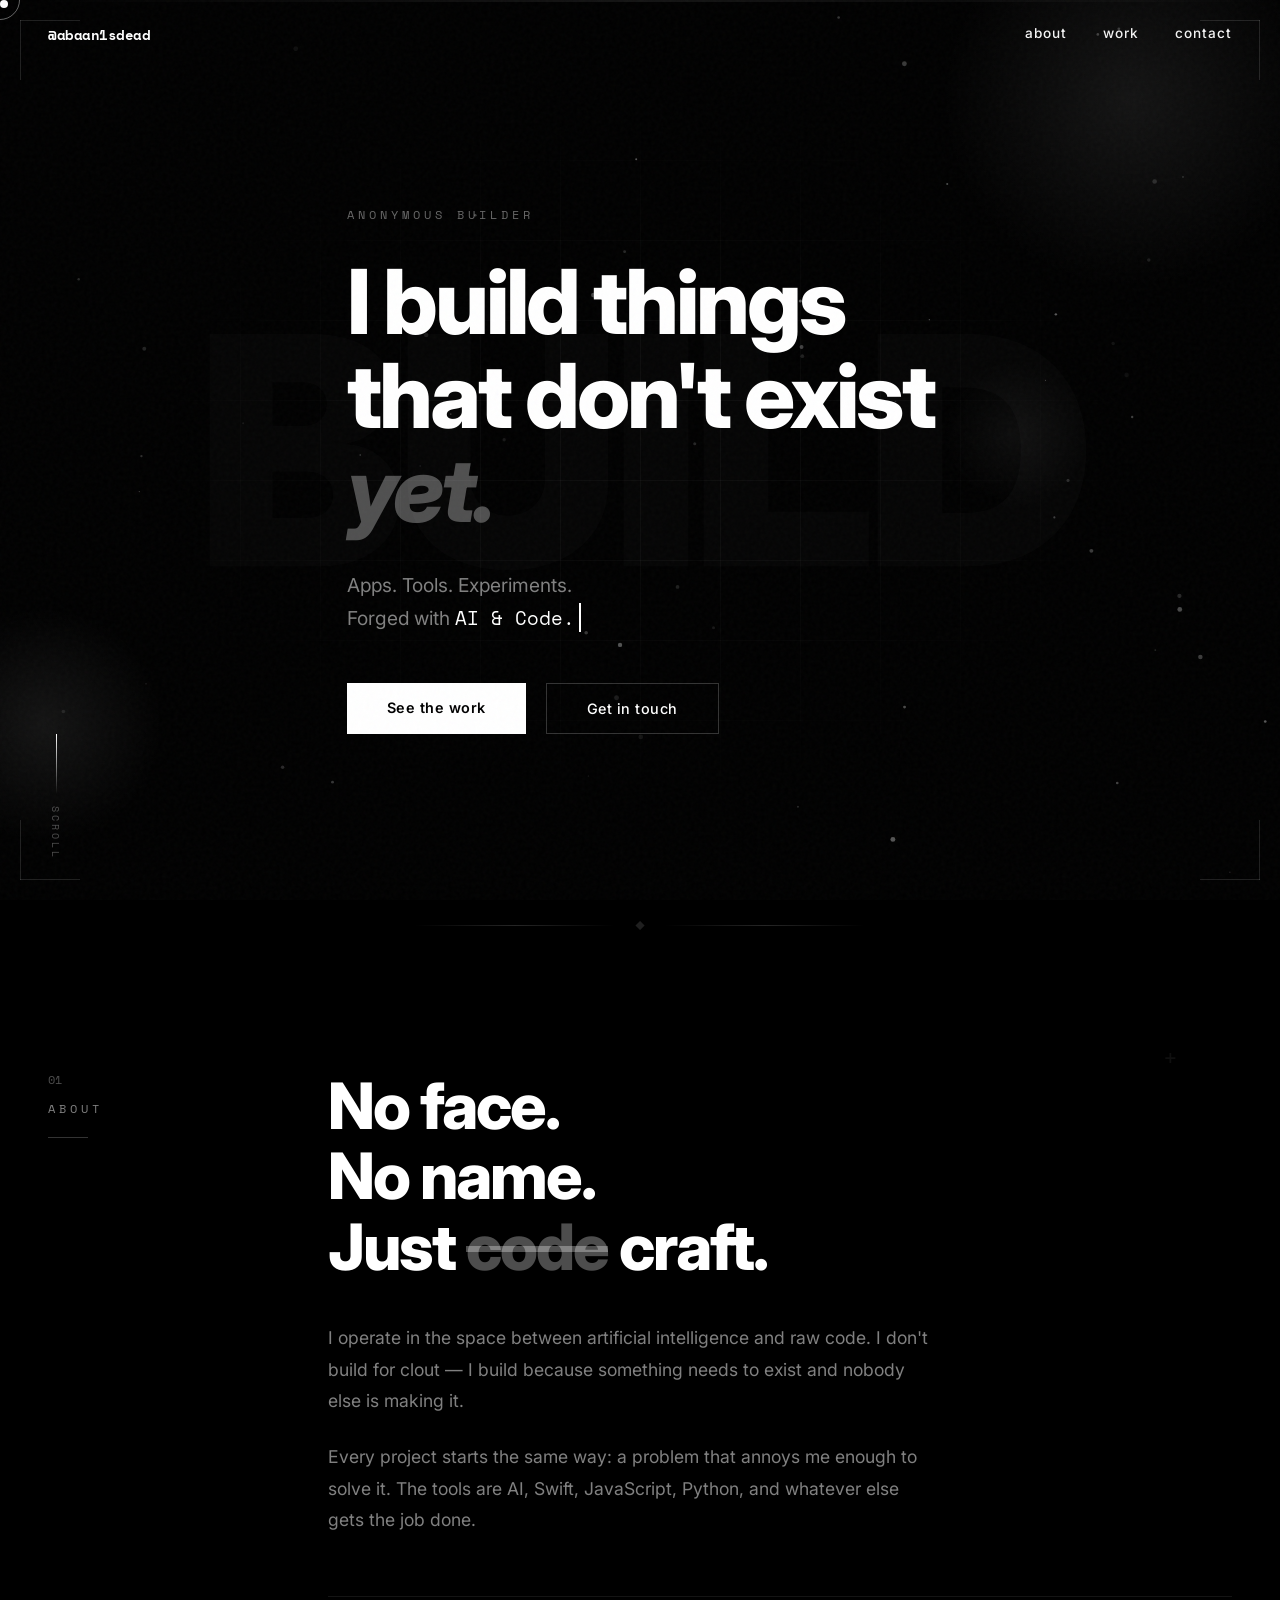
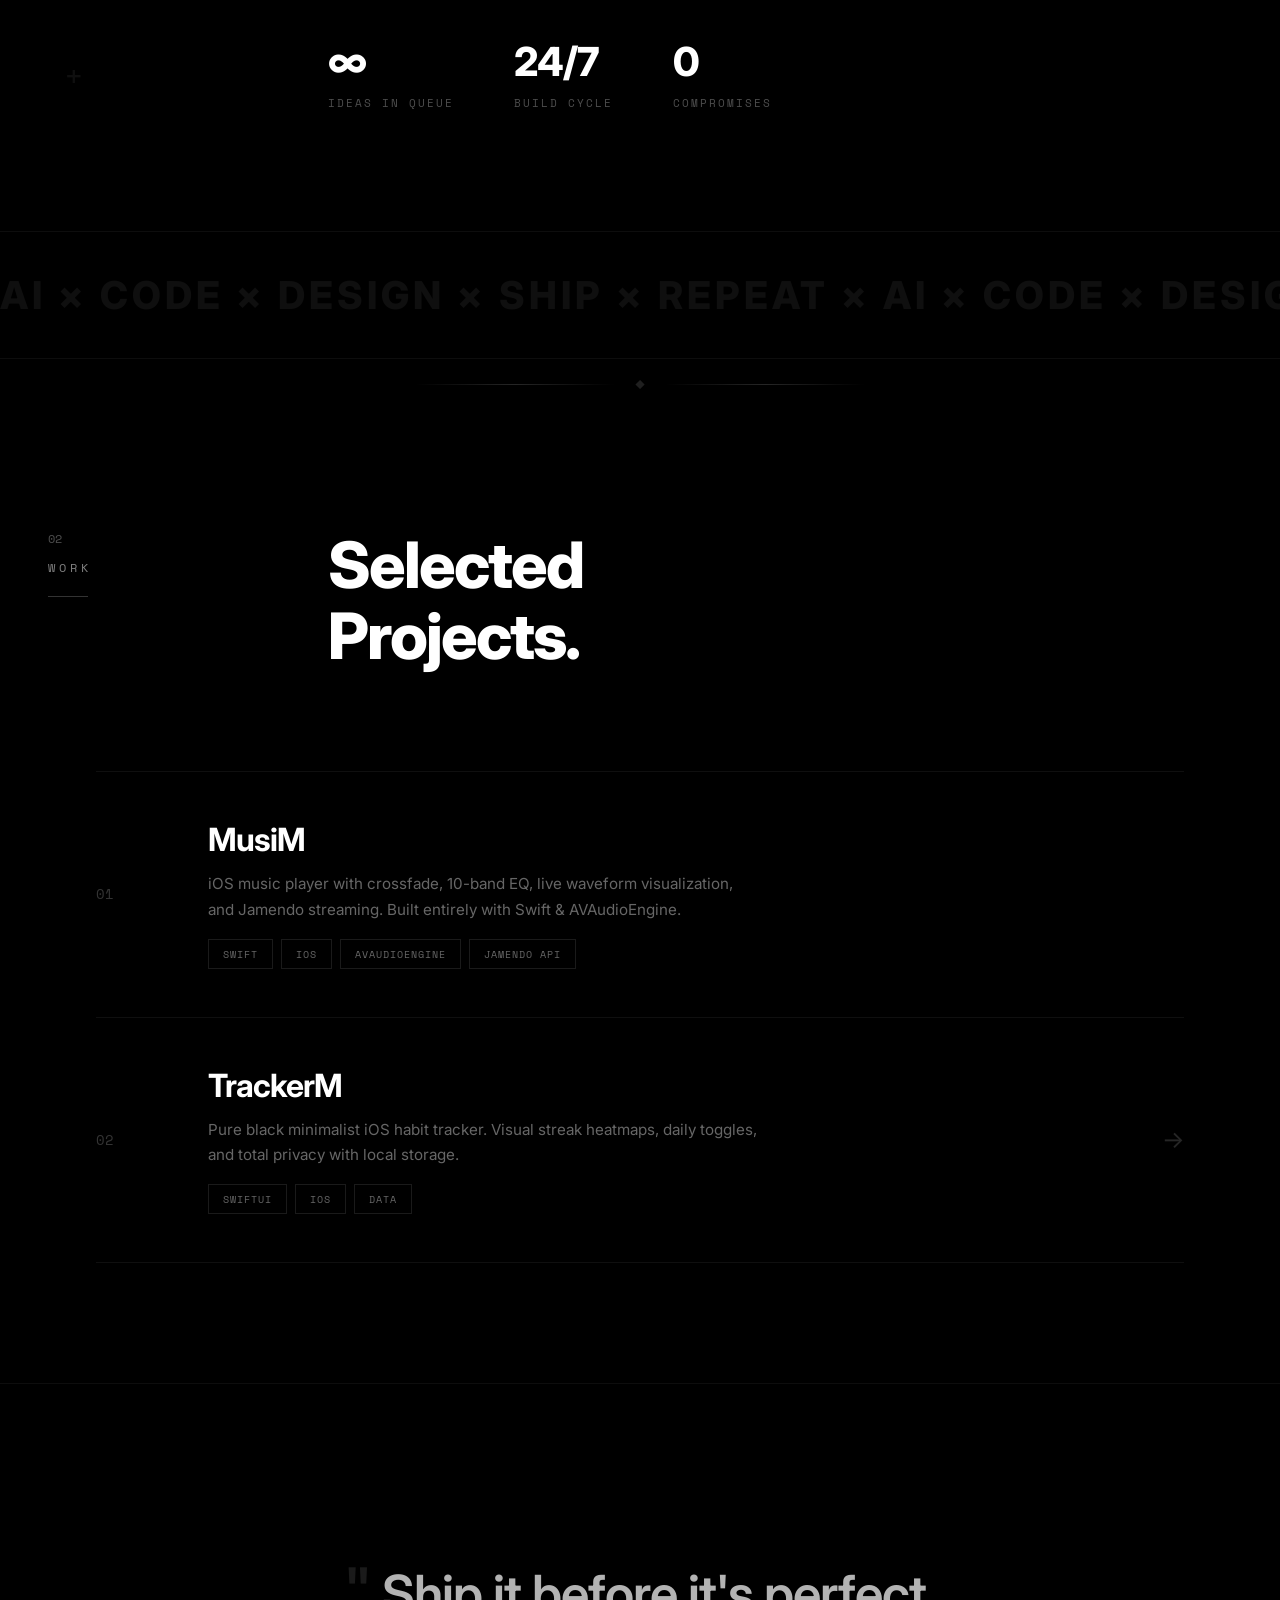
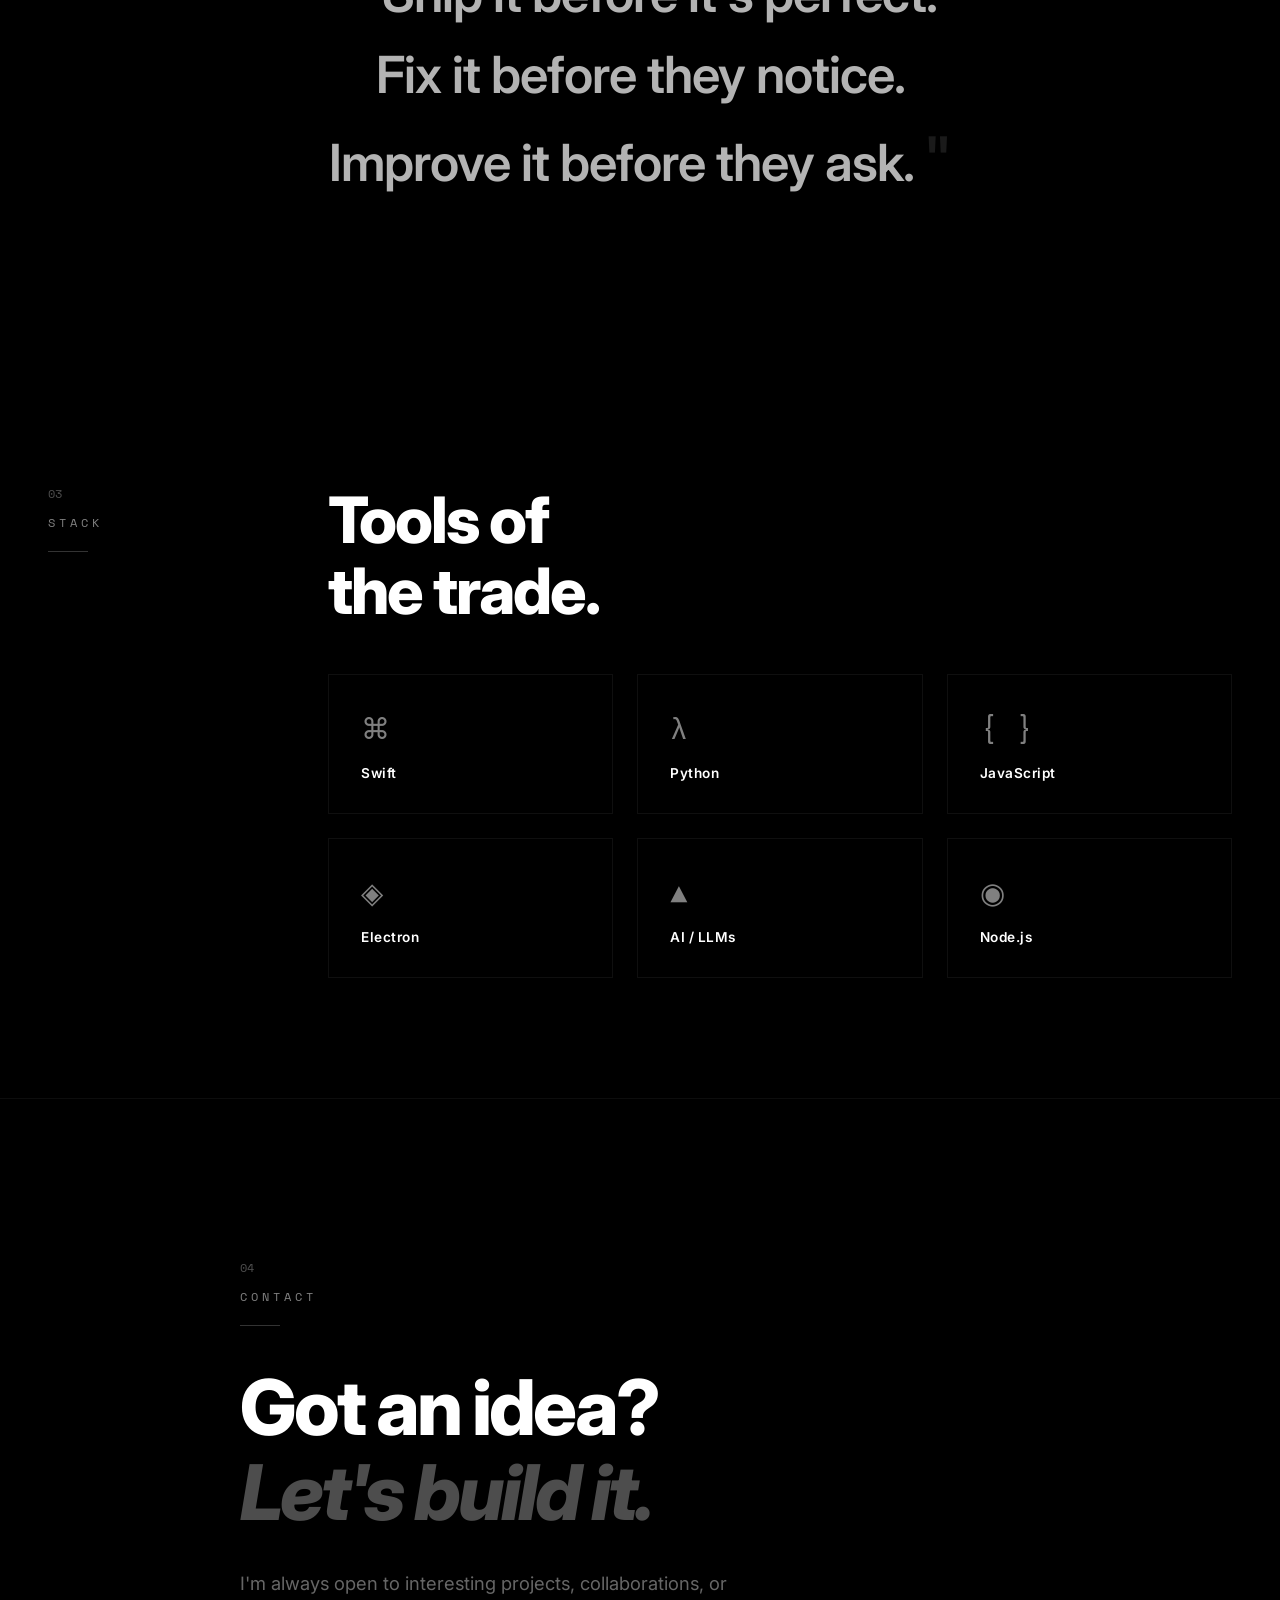
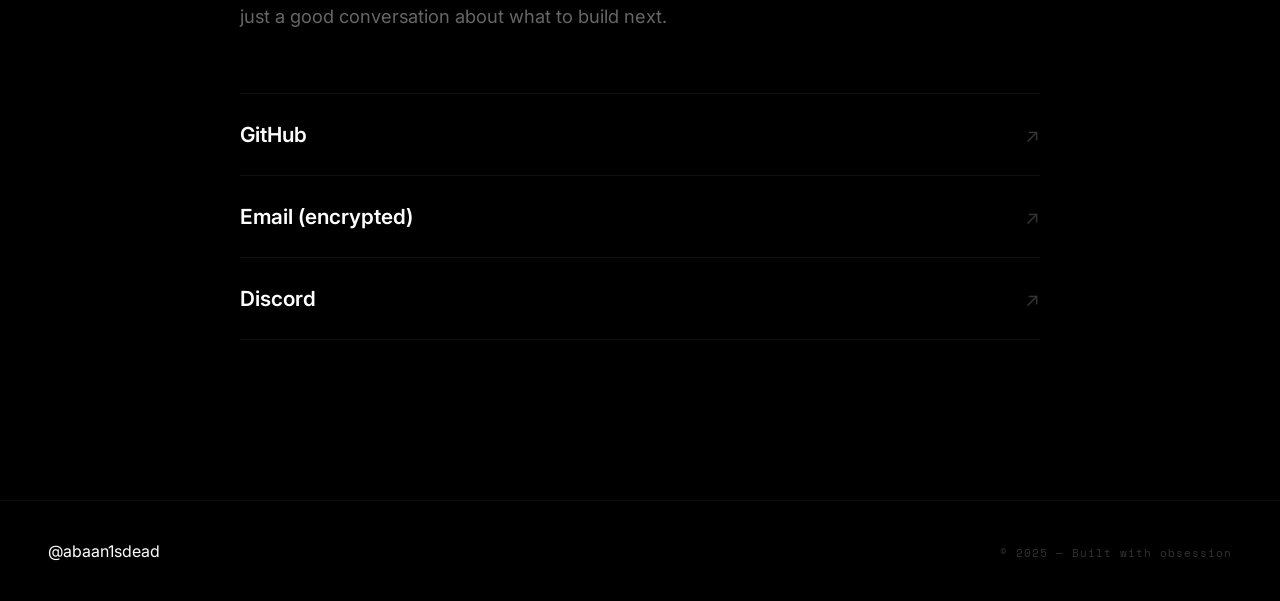
==== commit 7489673c: "Add files via upload" ====
--- a/index.html
+++ b/index.html
@@ -153,7 +153,22 @@
           <h3 class="project-name">MusiM</h3>
           <p class="project-desc">iOS music player with crossfade, 10-band EQ, live waveform visualization, and Jamendo streaming. Built entirely with Swift & AVAudioEngine.</p>
           <div class="project-tags">
-            <span>Swift</span><span>iOS</span><span>AVAudioEngine</span><span>Jamendo API</span>
+            <span>SWIFT</span>
+            <span>IOS</span>
+            <span>AVAUDIOENGINE</span>
+            <span>JAMENDO API</span>
+          </div>
+        </div>
+      </a>
+
+      <!-- TrackerM Project -->
+      <a href="trackerm.html" class="project-card reveal" data-project="02">
+        <div class="project-number">02</div>
+        <div class="project-info">
+          <h3 class="project-name">TrackerM</h3>
+          <p class="project-desc">Pure black minimalist iOS habit tracker. Visual streak heatmaps, daily toggles, and total privacy with local storage.</p>
+          <div class="project-tags">
+            <span>SwiftUI</span><span>iOS</span><span>Data</span>
           </div>
         </div>
         <div class="project-arrow">→</div>
--- a/style.css
+++ b/style.css
@@ -891,6 +891,21 @@
   margin-bottom: 80px;
 }
 
+.project-title-wrapper {
+  display: flex;
+  align-items: center;
+  gap: 32px;
+}
+
+.project-logo {
+  width: 120px;
+  height: 120px;
+  border-radius: 24px;
+  object-fit: cover;
+  border: 1px solid rgba(255,255,255,0.1);
+  box-shadow: 0 20px 40px rgba(0,0,0,0.5);
+}
+
 .project-tag {
   font-family: 'Space Mono', monospace;
   font-size: 0.75rem;
@@ -955,6 +970,40 @@
 .project-features li strong {
   color: #fff;
   font-weight: 600;
+}
+
+.project-gallery {
+  grid-column: 1 / -1; /* Span the full width of the content grid */
+  margin: 40px 0;
+}
+
+.project-gallery h3 {
+  font-family: 'Space Mono', monospace;
+  font-size: 1rem;
+  letter-spacing: 2px;
+  text-transform: uppercase;
+  color: rgba(255,255,255,0.3);
+  margin-bottom: 32px;
+}
+
+.screenshots-grid {
+  display: grid;
+  grid-template-columns: repeat(auto-fit, minmax(250px, 1fr));
+  gap: 32px;
+}
+
+.screenshot-img {
+  width: 100%;
+  height: auto;
+  border-radius: 24px;
+  border: 1px solid rgba(255,255,255,0.1);
+  box-shadow: 0 20px 40px rgba(0,0,0,0.5);
+  transition: transform 0.4s ease, border-color 0.4s ease;
+}
+
+.screenshot-img:hover {
+  transform: translateY(-10px);
+  border-color: rgba(255,255,255,0.3);
 }
 
 .download-section {
